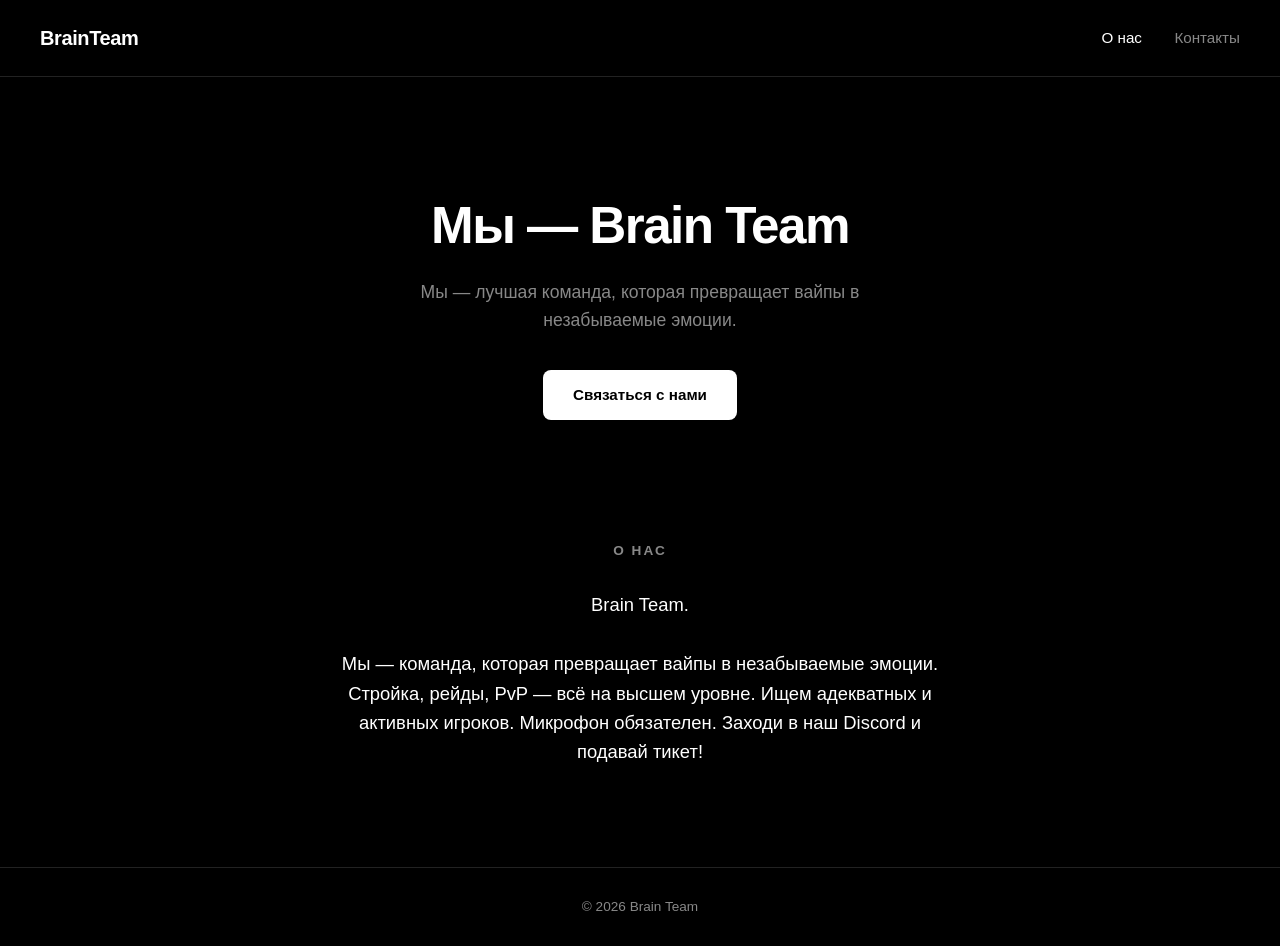
==== index.html @ f66da7b5 "Update index.html" ====
<!DOCTYPE html>
<html lang="ru">
<head>
  <meta charset="UTF-8">
  <meta name="viewport" content="width=device-width, initial-scale=1.0">
  <title>Brain Team — о нас</title>
  <link rel="stylesheet" href="style.css">
</head>
<body>
  <header class="header">
    <a href="index.html" class="logo">Brain<span>Team</span></a>
    <nav class="nav">
      <a href="index.html" class="active">О нас</a>
      <a href="contacts.html">Контакты</a>
    </nav>
  </header>

  <main>
    <section class="hero">
      <h1>Мы — <span>Brain Team</span></h1>
      <p>Мы — лучшая команда, которая превращает вайпы в незабываемые эмоции.</p>
      <a href="contacts.html" class="btn">Связаться с нами</a>
    </section>

    <section class="about">
      <h2>О нас</h2>
      <p class="about-text">
        Brain Team.<br><br>
        Мы — команда, которая превращает вайпы в незабываемые эмоции. Стройка, рейды, PvP — всё на высшем уровне. Ищем адекватных и активных игроков. Микрофон обязателен. Заходи в наш Discord и подавай тикет!
      </p>
    </section>
  </main>

  <footer class="footer">
    <p>© 2026 Brain Team</p>
  </footer>
</body>
</html>
---- style.css ----
* { margin: 0; padding: 0; box-sizing: border-box; }

:root {
  --bg: #000000;           /* Чистый черный фон */
  --bg-soft: #0a0a0a;      /* Почти черный для карточек */
  --text: #ffffff;         /* Чистый белый текст */
  --muted: #888888;        /* Серый для второстепенного текста */
  --line: #222222;         /* Темно-серые линии */
  --accent: #ffffff;       /* Белый цвет для акцентов (вместо синего) */
}

body {
  font-family: -apple-system, BlinkMacSystemFont, "Segoe UI", Roboto, sans-serif;
  background: var(--bg);
  color: var(--text);
  line-height: 1.6;
  min-height: 100vh;
  display: flex;
  flex-direction: column;
}

main { flex: 1; }

/* Header */
.header {
  display: flex;
  justify-content: space-between;
  align-items: center;
  padding: 22px 40px;
  border-bottom: 1px solid var(--line);
  position: sticky;
  top: 0;
  background: rgba(0, 0, 0, 0.85);
  backdrop-filter: blur(10px);
}

.logo {
  font-size: 1.25rem;
  font-weight: 700;
  letter-spacing: -0.02em;
  color: var(--text);
  text-decoration: none;
}
.logo span { color: var(--accent); }

.nav a {
  color: var(--muted);
  text-decoration: none;
  margin-left: 28px;
  font-size: 0.95rem;
  transition: color 0.2s;
}
.nav a:hover, .nav a.active { color: var(--text); }

/* Hero */
.hero {
  max-width: 760px;
  margin: 0 auto;
  padding: 120px 24px 100px;
  text-align: center;
}
.hero.small { padding: 90px 24px 60px; }

.hero h1 {
  font-size: clamp(2rem, 5vw, 3.2rem);
  font-weight: 700;
  letter-spacing: -0.03em;
  line-height: 1.15;
}
.hero h1 span { color: var(--accent); }

.hero p {
  margin-top: 22px;
  color: var(--muted);
  font-size: 1.1rem;
  max-width: 560px;
  margin-left: auto;
  margin-right: auto;
}

/* Кнопка */
.btn {
  display: inline-block;
  margin-top: 36px;
  padding: 13px 30px;
  background: var(--text);
  color: var(--bg);
  text-decoration: none;
  border-radius: 8px;
  font-weight: 600;
  font-size: 0.95rem;
  transition: transform 0.2s, opacity 0.2s;
}
.btn:hover { transform: translateY(-2px); opacity: 0.8; }

/* About */
.about {
  max-width: 1000px;
  margin: 0 auto;
  padding: 20px 24px 100px;
  text-align: center;
}
.about h2 {
  font-size: 0.85rem;
  text-transform: uppercase;
  letter-spacing: 0.15em;
  color: var(--muted);
  margin-bottom: 28px;
  font-weight: 600;
}

.about-text {
  color: var(--text);
  font-size: 1.15rem;
  max-width: 600px;
  margin: 0 auto;
}

/* Contacts */
.contacts {
  max-width: 620px;
  margin: 0 auto;
  padding: 0 24px 120px;
}
.contact-item {
  display: flex;
  justify-content: space-between;
  align-items: center;
  padding: 24px 0;
  border-bottom: 1px solid var(--line);
  flex-wrap: wrap;
  gap: 8px;
}
.contact-item:first-child { border-top: 1px solid var(--line); }
.label {
  color: var(--muted);
  font-size: 0.9rem;
  text-transform: uppercase;
  letter-spacing: 0.08em;
}
.contact-item a {
  color: var(--text);
  text-decoration: none;
  font-size: 1.05rem;
  transition: color 0.2s;
}
.contact-item a:hover { color: var(--muted); }

/* Footer */
.footer {
  text-align: center;
  padding: 28px;
  color: var(--muted);
  font-size: 0.85rem;
  border-top: 1px solid var(--line);
}

/* Mobile */
@media (max-width: 600px) {
  .header { padding: 18px 20px; }
  .nav a { margin-left: 18px; font-size: 0.9rem; }
  .hero { padding: 80px 20px 70px; }
  .about { padding-bottom: 70px; }
  .contact-item { flex-direction: column; align-items: flex-start; }
}
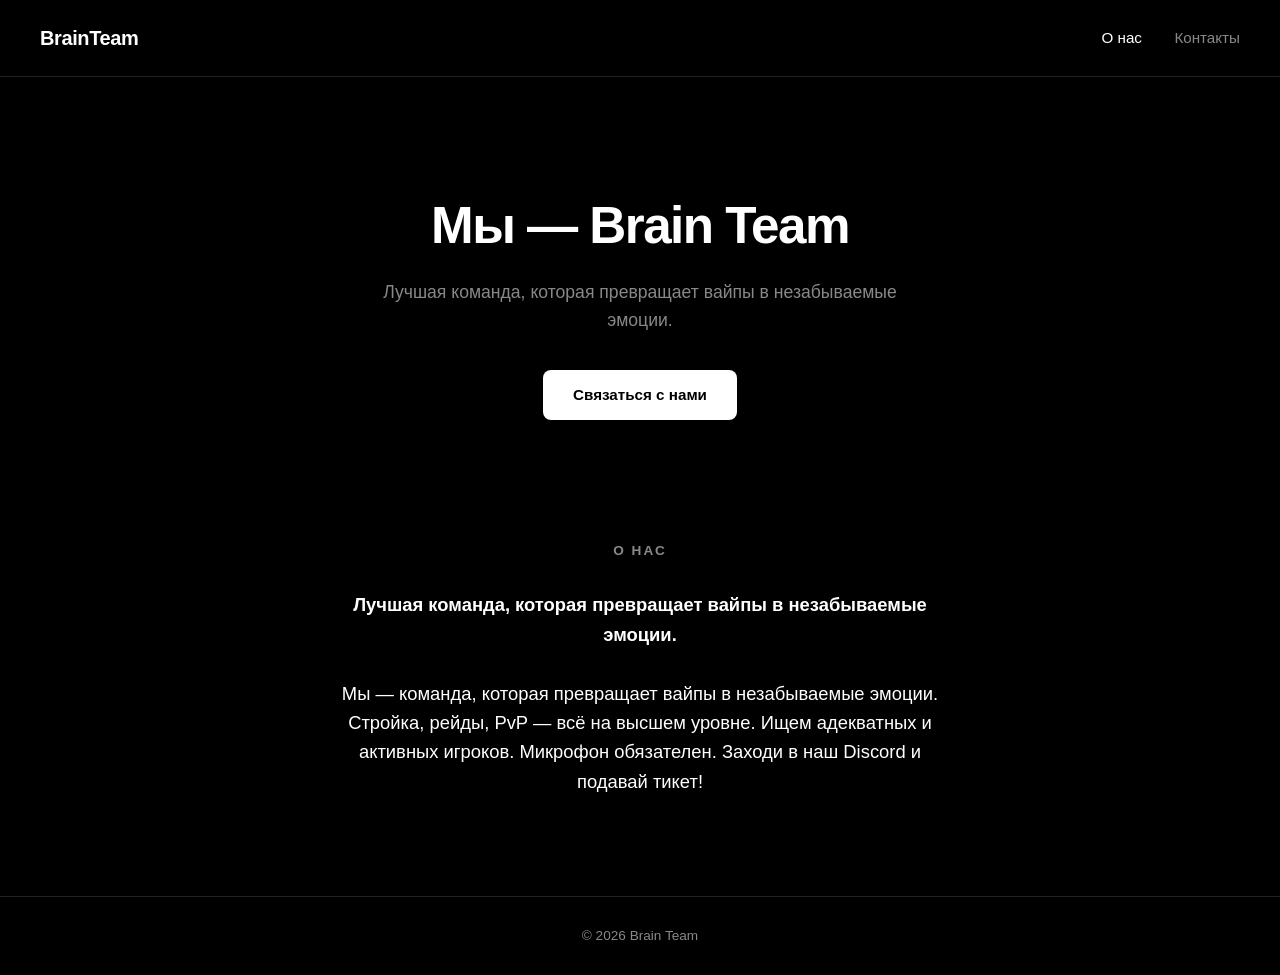
==== commit 0136fe29: "Update index.html" ====
--- a/index.html
+++ b/index.html
@@ -18,14 +18,14 @@
   <main>
     <section class="hero">
       <h1>Мы — <span>Brain Team</span></h1>
-      <p>Мы — лучшая команда, которая превращает вайпы в незабываемые эмоции.</p>
+      <p>Лучшая команда, которая превращает вайпы в незабываемые эмоции.</p>
       <a href="contacts.html" class="btn">Связаться с нами</a>
     </section>
 
     <section class="about">
       <h2>О нас</h2>
       <p class="about-text">
-        Brain Team.<br><br>
+        <strong>Лучшая команда, которая превращает вайпы в незабываемые эмоции.</strong><br><br>
         Мы — команда, которая превращает вайпы в незабываемые эмоции. Стройка, рейды, PvP — всё на высшем уровне. Ищем адекватных и активных игроков. Микрофон обязателен. Заходи в наш Discord и подавай тикет!
       </p>
     </section>
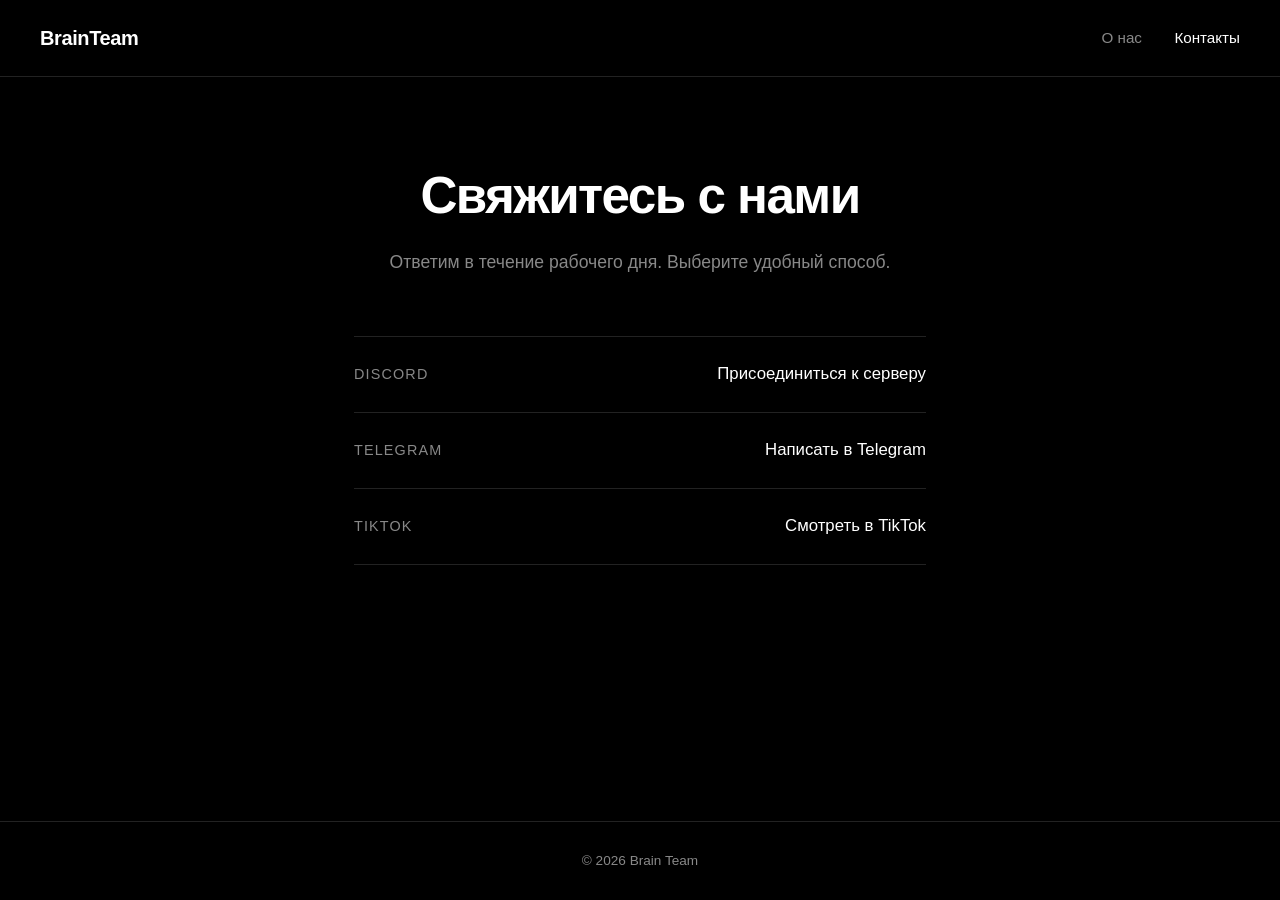
==== commit 8cb808d9: "Update index.html" ====
--- a/index.html
+++ b/index.html
@@ -3,31 +3,37 @@
 <head>
   <meta charset="UTF-8">
   <meta name="viewport" content="width=device-width, initial-scale=1.0">
-  <title>Brain Team — о нас</title>
+  <title>Brain Team — контакты</title>
   <link rel="stylesheet" href="style.css">
 </head>
 <body>
   <header class="header">
     <a href="index.html" class="logo">Brain<span>Team</span></a>
     <nav class="nav">
-      <a href="index.html" class="active">О нас</a>
-      <a href="contacts.html">Контакты</a>
+      <a href="index.html">О нас</a>
+      <a href="contacts.html" class="active">Контакты</a>
     </nav>
   </header>
 
   <main>
-    <section class="hero">
-      <h1>Мы — <span>Brain Team</span></h1>
-      <p>Лучшая команда, которая превращает вайпы в незабываемые эмоции.</p>
-      <a href="contacts.html" class="btn">Связаться с нами</a>
+    <section class="hero small">
+      <h1>Свяжитесь <span>с нами</span></h1>
+      <p>Ответим в течение рабочего дня. Выберите удобный способ.</p>
     </section>
 
-    <section class="about">
-      <h2>О нас</h2>
-      <p class="about-text">
-        <strong>Лучшая команда, которая превращает вайпы в незабываемые эмоции.</strong><br><br>
-        Мы — команда, которая превращает вайпы в незабываемые эмоции. Стройка, рейды, PvP — всё на высшем уровне. Ищем адекватных и активных игроков. Микрофон обязателен. Заходи в наш Discord и подавай тикет!
-      </p>
+    <section class="contacts">
+      <div class="contact-item">
+        <span class="label">Discord</span>
+        <a href="https://discord.gg/Zgw7Y4vWR" target="_blank">Присоединиться к серверу</a>
+      </div>
+      <div class="contact-item">
+        <span class="label">Telegram</span>
+        <a href="https://t.me/BrainTeam1212" target="_blank">Написать в Telegram</a>
+      </div>
+      <div class="contact-item">
+        <span class="label">TikTok</span>
+        <a href="https://www.tiktok.com/@brain.team21?_r=1&_t=ZN-9BWprFrFnq2" target="_blank">Смотреть в TikTok</a>
+      </div>
     </section>
   </main>
 
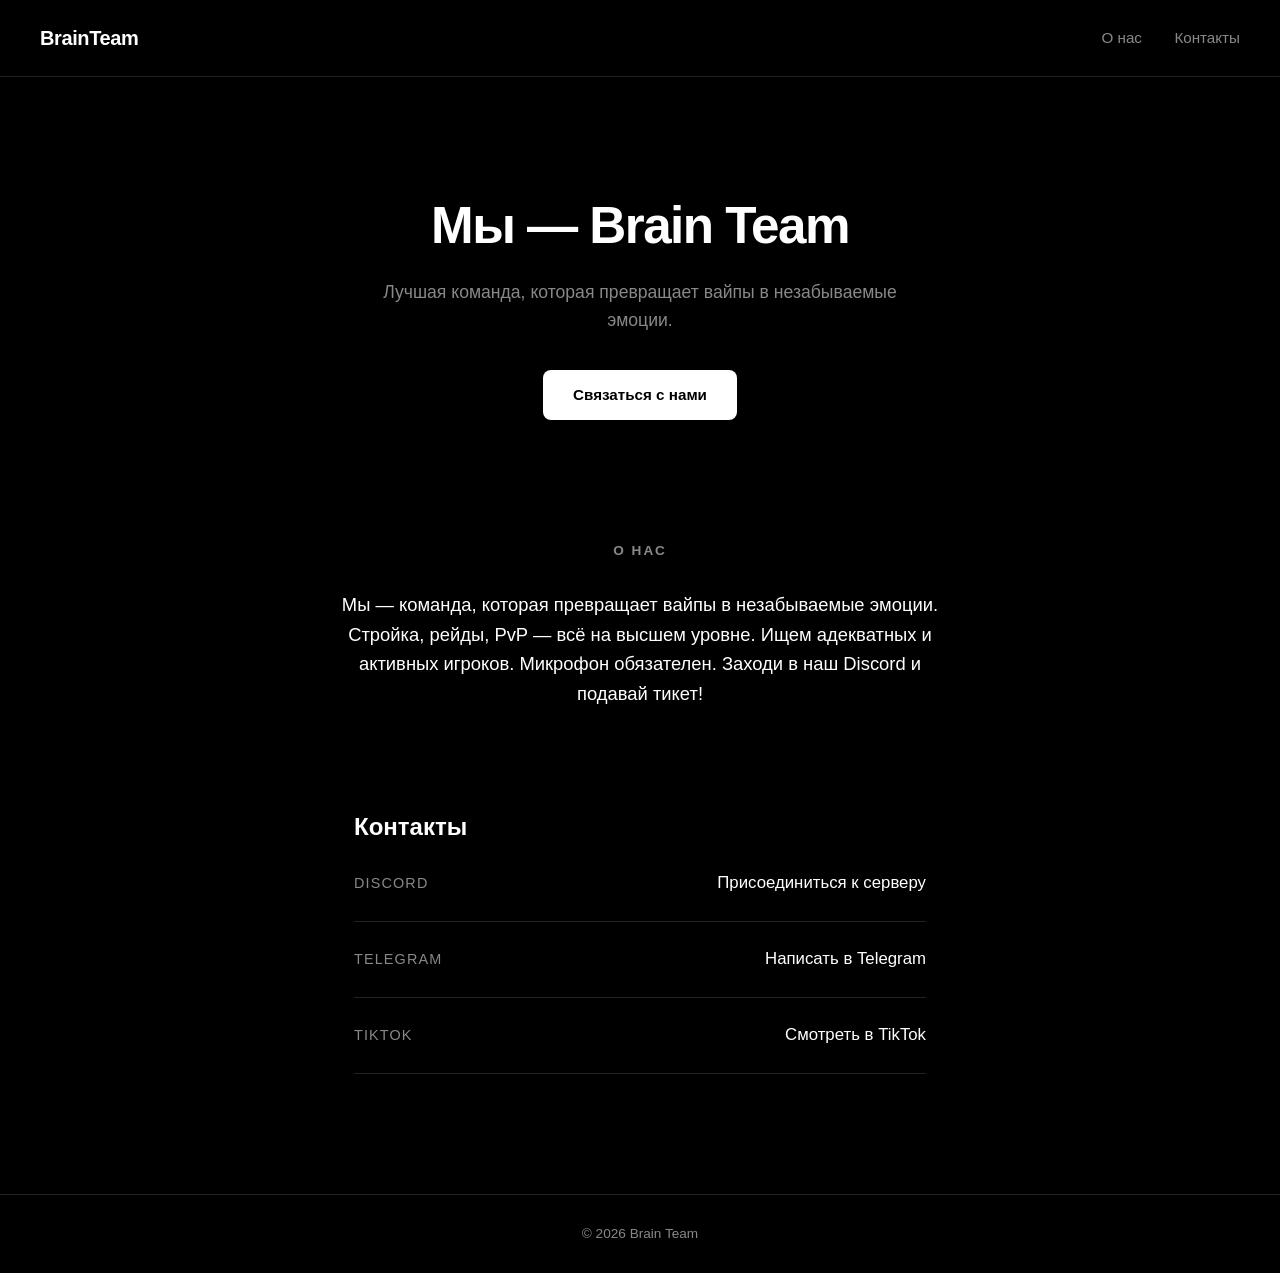
==== commit cb7d1659: "Update index.html" ====
--- a/index.html
+++ b/index.html
@@ -3,25 +3,34 @@
 <head>
   <meta charset="UTF-8">
   <meta name="viewport" content="width=device-width, initial-scale=1.0">
-  <title>Brain Team — контакты</title>
+  <title>Brain Team</title>
   <link rel="stylesheet" href="style.css">
 </head>
 <body>
   <header class="header">
     <a href="index.html" class="logo">Brain<span>Team</span></a>
     <nav class="nav">
-      <a href="index.html">О нас</a>
-      <a href="contacts.html" class="active">Контакты</a>
+      <a href="#about">О нас</a>
+      <a href="#contacts">Контакты</a>
     </nav>
   </header>
 
   <main>
-    <section class="hero small">
-      <h1>Свяжитесь <span>с нами</span></h1>
-      <p>Ответим в течение рабочего дня. Выберите удобный способ.</p>
+    <section class="hero">
+      <h1>Мы — <span>Brain Team</span></h1>
+      <p>Лучшая команда, которая превращает вайпы в незабываемые эмоции.</p>
+      <a href="#contacts" class="btn">Связаться с нами</a>
     </section>
 
-    <section class="contacts">
+    <section class="about" id="about">
+      <h2>О нас</h2>
+      <p class="about-text">
+        Мы — команда, которая превращает вайпы в незабываемые эмоции. Стройка, рейды, PvP — всё на высшем уровне. Ищем адекватных и активных игроков. Микрофон обязателен. Заходи в наш Discord и подавай тикет!
+      </p>
+    </section>
+
+    <section class="contacts" id="contacts">
+      <h2>Контакты</h2>
       <div class="contact-item">
         <span class="label">Discord</span>
         <a href="https://discord.gg/Zgw7Y4vWR" target="_blank">Присоединиться к серверу</a>
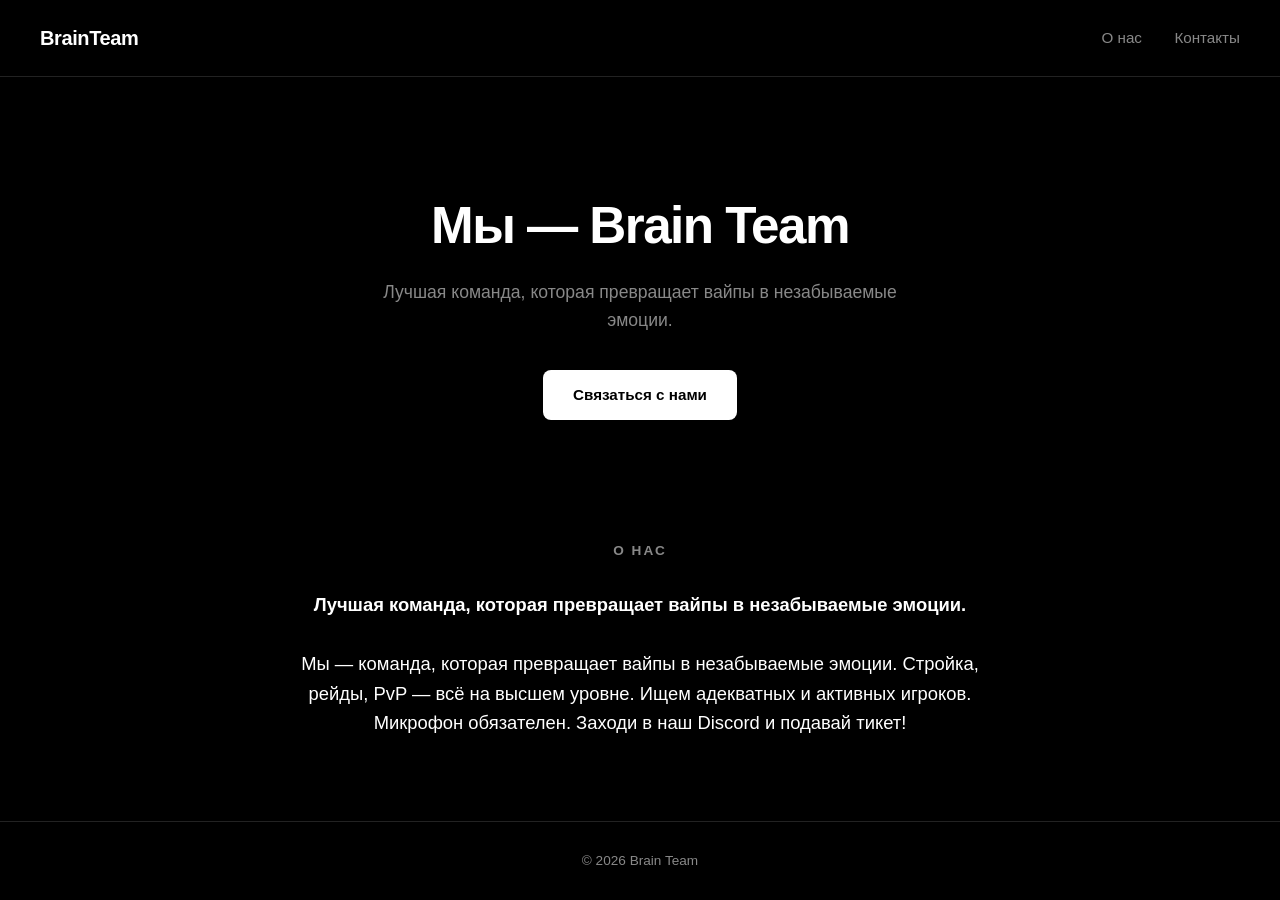
==== commit 3d5b7546: "Update index.html" ====
--- a/index.html
+++ b/index.html
@@ -3,15 +3,15 @@
 <head>
   <meta charset="UTF-8">
   <meta name="viewport" content="width=device-width, initial-scale=1.0">
-  <title>Brain Team</title>
+  <title>Brain Team — о нас</title>
   <link rel="stylesheet" href="style.css">
 </head>
 <body>
   <header class="header">
     <a href="index.html" class="logo">Brain<span>Team</span></a>
     <nav class="nav">
-      <a href="#about">О нас</a>
-      <a href="#contacts">Контакты</a>
+      <a href="index.html" class="active">О нас</a>
+      <a href="contacts.html">Контакты</a>
     </nav>
   </header>
 
@@ -19,30 +19,15 @@
     <section class="hero">
       <h1>Мы — <span>Brain Team</span></h1>
       <p>Лучшая команда, которая превращает вайпы в незабываемые эмоции.</p>
-      <a href="#contacts" class="btn">Связаться с нами</a>
+      <a href="contacts.html" class="btn">Связаться с нами</a>
     </section>
 
-    <section class="about" id="about">
+    <section class="about">
       <h2>О нас</h2>
       <p class="about-text">
+        <strong>Лучшая команда, которая превращает вайпы в незабываемые эмоции.</strong><br><br>
         Мы — команда, которая превращает вайпы в незабываемые эмоции. Стройка, рейды, PvP — всё на высшем уровне. Ищем адекватных и активных игроков. Микрофон обязателен. Заходи в наш Discord и подавай тикет!
       </p>
-    </section>
-
-    <section class="contacts" id="contacts">
-      <h2>Контакты</h2>
-      <div class="contact-item">
-        <span class="label">Discord</span>
-        <a href="https://discord.gg/Zgw7Y4vWR" target="_blank">Присоединиться к серверу</a>
-      </div>
-      <div class="contact-item">
-        <span class="label">Telegram</span>
-        <a href="https://t.me/BrainTeam1212" target="_blank">Написать в Telegram</a>
-      </div>
-      <div class="contact-item">
-        <span class="label">TikTok</span>
-        <a href="https://www.tiktok.com/@brain.team21?_r=1&_t=ZN-9BWprFrFnq2" target="_blank">Смотреть в TikTok</a>
-      </div>
     </section>
   </main>
 
--- a/style.css
+++ b/style.css
@@ -1,12 +1,12 @@
 * { margin: 0; padding: 0; box-sizing: border-box; }
 
 :root {
-  --bg: #000000;           /* Чистый черный фон */
-  --bg-soft: #0a0a0a;      /* Почти черный для карточек */
-  --text: #ffffff;         /* Чистый белый текст */
-  --muted: #888888;        /* Серый для второстепенного текста */
-  --line: #222222;         /* Темно-серые линии */
-  --accent: #ffffff;       /* Белый цвет для акцентов (вместо синего) */
+  --bg: #000000;
+  --bg-soft: #0a0a0a;
+  --text: #ffffff;
+  --muted: #888888;
+  --line: #222222;
+  --accent: #ffffff;
 }
 
 body {
@@ -32,6 +32,7 @@
   top: 0;
   background: rgba(0, 0, 0, 0.85);
   backdrop-filter: blur(10px);
+  z-index: 10;
 }
 
 .logo {
@@ -50,16 +51,15 @@
   font-size: 0.95rem;
   transition: color 0.2s;
 }
-.nav a:hover, .nav a.active { color: var(--text); }
+.nav a:hover { color: var(--text); }
 
 /* Hero */
 .hero {
   max-width: 760px;
   margin: 0 auto;
-  padding: 120px 24px 100px;
+  padding: 120px 24px 80px;
   text-align: center;
 }
-.hero.small { padding: 90px 24px 60px; }
 
 .hero h1 {
   font-size: clamp(2rem, 5vw, 3.2rem);
@@ -78,7 +78,6 @@
   margin-right: auto;
 }
 
-/* Кнопка */
 .btn {
   display: inline-block;
   margin-top: 36px;
@@ -95,12 +94,12 @@
 
 /* About */
 .about {
-  max-width: 1000px;
+  max-width: 800px;
   margin: 0 auto;
-  padding: 20px 24px 100px;
+  padding: 40px 24px 60px;
   text-align: center;
 }
-.about h2 {
+.about h2, .contacts h2 {
   font-size: 0.85rem;
   text-transform: uppercase;
   letter-spacing: 0.15em;
@@ -108,11 +107,10 @@
   margin-bottom: 28px;
   font-weight: 600;
 }
-
 .about-text {
   color: var(--text);
   font-size: 1.15rem;
-  max-width: 600px;
+  max-width: 700px;
   margin: 0 auto;
 }
 
@@ -120,7 +118,8 @@
 .contacts {
   max-width: 620px;
   margin: 0 auto;
-  padding: 0 24px 120px;
+  padding: 40px 24px 120px;
+  text-align: center;
 }
 .contact-item {
   display: flex;
@@ -131,7 +130,7 @@
   flex-wrap: wrap;
   gap: 8px;
 }
-.contact-item:first-child { border-top: 1px solid var(--line); }
+.contact-item:first-of-type { border-top: 1px solid var(--line); }
 .label {
   color: var(--muted);
   font-size: 0.9rem;
@@ -159,7 +158,8 @@
 @media (max-width: 600px) {
   .header { padding: 18px 20px; }
   .nav a { margin-left: 18px; font-size: 0.9rem; }
-  .hero { padding: 80px 20px 70px; }
-  .about { padding-bottom: 70px; }
-  .contact-item { flex-direction: column; align-items: flex-start; }
+  .hero { padding: 80px 20px 60px; }
+  .about { padding-bottom: 40px; }
+  .contacts { padding-bottom: 80px; }
+  .contact-item { flex-direction: column; align-items: center; text-align: center; }
 }
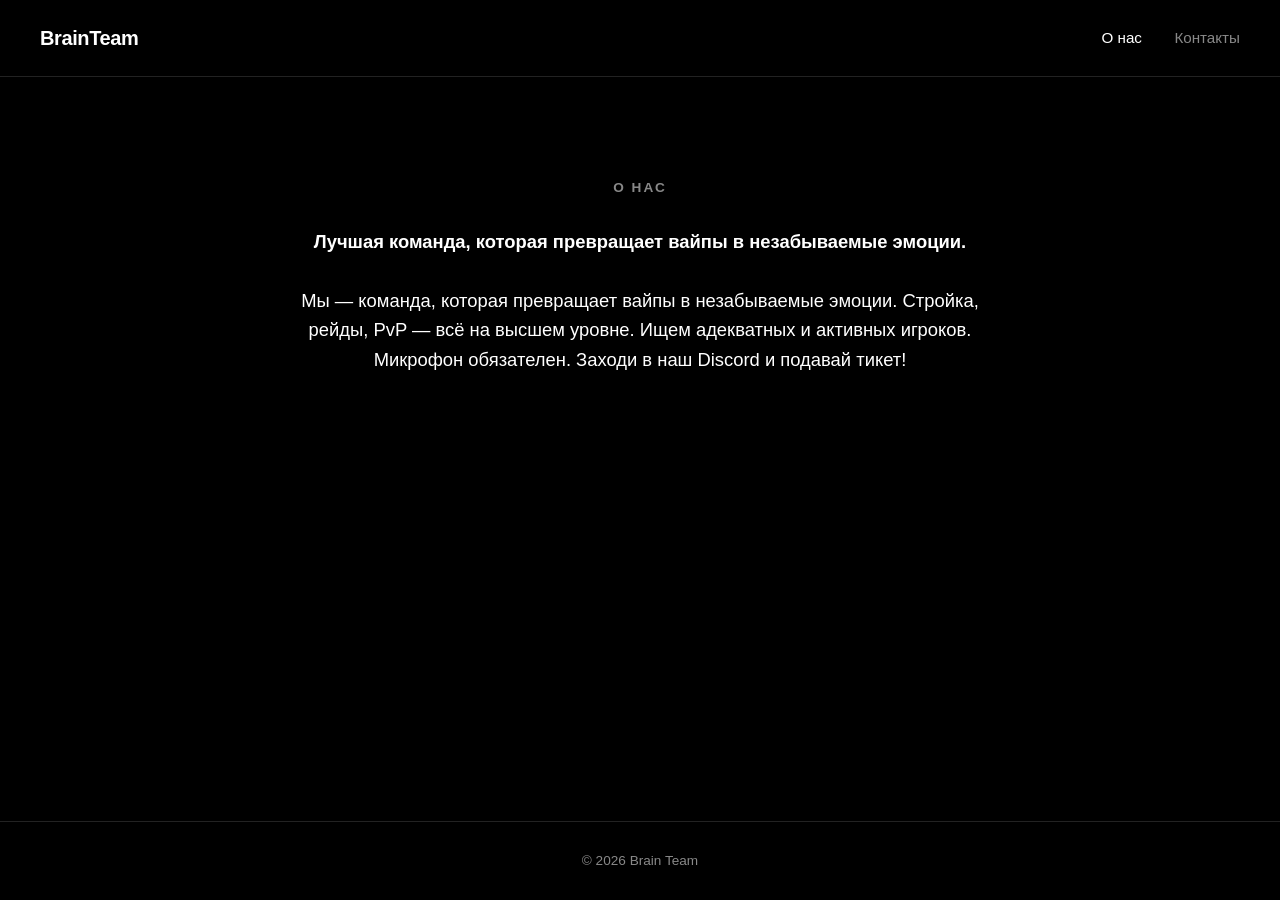
==== commit d040d914: "Update index.html" ====
--- a/index.html
+++ b/index.html
@@ -16,13 +16,9 @@
   </header>
 
   <main>
-    <section class="hero">
-      <h1>Мы — <span>Brain Team</span></h1>
-      <p>Лучшая команда, которая превращает вайпы в незабываемые эмоции.</p>
-      <a href="contacts.html" class="btn">Связаться с нами</a>
-    </section>
+    <!-- Блок hero (шапка с большим текстом) полностью удален -->
 
-    <section class="about">
+    <section class="about" style="padding-top: 100px;">
       <h2>О нас</h2>
       <p class="about-text">
         <strong>Лучшая команда, которая превращает вайпы в незабываемые эмоции.</strong><br><br>
--- a/style.css
+++ b/style.css
@@ -32,7 +32,6 @@
   top: 0;
   background: rgba(0, 0, 0, 0.85);
   backdrop-filter: blur(10px);
-  z-index: 10;
 }
 
 .logo {
@@ -51,15 +50,16 @@
   font-size: 0.95rem;
   transition: color 0.2s;
 }
-.nav a:hover { color: var(--text); }
+.nav a:hover, .nav a.active { color: var(--text); }
 
 /* Hero */
 .hero {
   max-width: 760px;
   margin: 0 auto;
-  padding: 120px 24px 80px;
-  text-align: center;
-}
+  padding: 120px 24px 100px;
+  text-align: center;
+}
+.hero.small { padding: 90px 24px 60px; }
 
 .hero h1 {
   font-size: clamp(2rem, 5vw, 3.2rem);
@@ -78,9 +78,10 @@
   margin-right: auto;
 }
 
+/* Кнопка */
 .btn {
   display: inline-block;
-  margin-top: 36px;
+  margin-top: 20px;
   padding: 13px 30px;
   background: var(--text);
   color: var(--bg);
@@ -89,6 +90,8 @@
   font-weight: 600;
   font-size: 0.95rem;
   transition: transform 0.2s, opacity 0.2s;
+  cursor: pointer;
+  border: none;
 }
 .btn:hover { transform: translateY(-2px); opacity: 0.8; }
 
@@ -96,10 +99,10 @@
 .about {
   max-width: 800px;
   margin: 0 auto;
-  padding: 40px 24px 60px;
-  text-align: center;
-}
-.about h2, .contacts h2 {
+  padding: 20px 24px 100px;
+  text-align: center;
+}
+.about h2 {
   font-size: 0.85rem;
   text-transform: uppercase;
   letter-spacing: 0.15em;
@@ -107,6 +110,7 @@
   margin-bottom: 28px;
   font-weight: 600;
 }
+
 .about-text {
   color: var(--text);
   font-size: 1.15rem;
@@ -118,8 +122,7 @@
 .contacts {
   max-width: 620px;
   margin: 0 auto;
-  padding: 40px 24px 120px;
-  text-align: center;
+  padding: 0 24px 60px;
 }
 .contact-item {
   display: flex;
@@ -130,7 +133,7 @@
   flex-wrap: wrap;
   gap: 8px;
 }
-.contact-item:first-of-type { border-top: 1px solid var(--line); }
+.contact-item:first-child { border-top: 1px solid var(--line); }
 .label {
   color: var(--muted);
   font-size: 0.9rem;
@@ -144,6 +147,94 @@
   transition: color 0.2s;
 }
 .contact-item a:hover { color: var(--muted); }
+
+/* Ticket Section */
+.ticket-section {
+  max-width: 620px;
+  margin: 0 auto;
+  padding: 0 24px 100px;
+  text-align: center;
+}
+.ticket-section h2 {
+  font-size: 0.85rem;
+  text-transform: uppercase;
+  letter-spacing: 0.15em;
+  color: var(--muted);
+  margin-bottom: 10px;
+  font-weight: 600;
+}
+
+/* Модальное окно */
+.modal {
+  display: none; 
+  position: fixed;
+  z-index: 1000;
+  left: 0;
+  top: 0;
+  width: 100%;
+  height: 100%;
+  overflow: auto;
+  background-color: rgba(0, 0, 0, 0.8);
+  backdrop-filter: blur(5px);
+}
+
+.modal-content {
+  background-color: var(--bg-soft);
+  margin: 5% auto;
+  padding: 30px;
+  border: 1px solid var(--line);
+  border-radius: 12px;
+  width: 90%;
+  max-width: 500px;
+  position: relative;
+  box-shadow: 0 10px 30px rgba(0, 0, 0, 0.5);
+}
+
+.modal-content h2 {
+  margin-bottom: 20px;
+  font-size: 1.2rem;
+  text-align: center;
+  text-transform: uppercase;
+  letter-spacing: 0.1em;
+  color: var(--text);
+}
+
+.close {
+  color: var(--muted);
+  position: absolute;
+  top: 15px;
+  right: 20px;
+  font-size: 28px;
+  font-weight: bold;
+  cursor: pointer;
+  transition: color 0.2s;
+}
+.close:hover { color: var(--text); }
+
+.modal .form-group {
+  margin-bottom: 15px;
+  text-align: left;
+}
+.modal .form-group label {
+  display: block;
+  margin-bottom: 5px;
+  font-size: 0.9rem;
+  color: var(--muted);
+}
+.modal .form-group input {
+  width: 100%;
+  padding: 10px 12px;
+  background-color: var(--bg);
+  border: 1px solid var(--line);
+  border-radius: 6px;
+  color: var(--text);
+  font-family: inherit;
+  font-size: 0.95rem;
+}
+.modal .form-group input:focus {
+  outline: none;
+  border-color: var(--text);
+}
 
 /* Footer */
 .footer {
@@ -158,8 +249,7 @@
 @media (max-width: 600px) {
   .header { padding: 18px 20px; }
   .nav a { margin-left: 18px; font-size: 0.9rem; }
-  .hero { padding: 80px 20px 60px; }
-  .about { padding-bottom: 40px; }
-  .contacts { padding-bottom: 80px; }
-  .contact-item { flex-direction: column; align-items: center; text-align: center; }
-}
+  .hero { padding: 80px 20px 70px; }
+  .about { padding-bottom: 70px; }
+  .contact-item { flex-direction: column; align-items: flex-start; }
+}
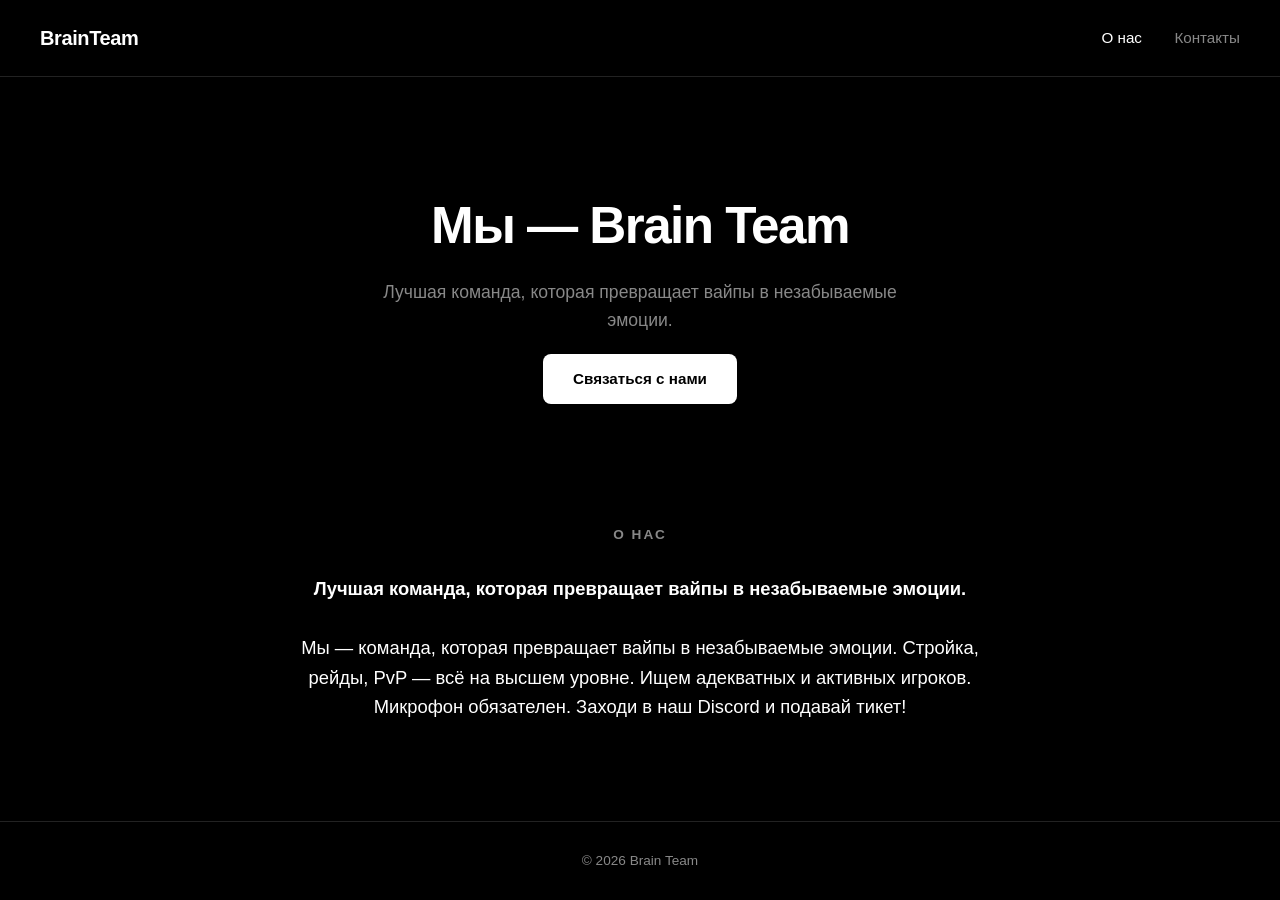
==== commit b5ee9123: "Update index.html" ====
--- a/index.html
+++ b/index.html
@@ -16,9 +16,14 @@
   </header>
 
   <main>
-    <!-- Блок hero (шапка с большим текстом) полностью удален -->
+    <!-- Возвращаем шапку с заголовком -->
+    <section class="hero">
+      <h1>Мы — <span>Brain Team</span></h1>
+      <p>Лучшая команда, которая превращает вайпы в незабываемые эмоции.</p>
+      <a href="contacts.html" class="btn">Связаться с нами</a>
+    </section>
 
-    <section class="about" style="padding-top: 100px;">
+    <section class="about">
       <h2>О нас</h2>
       <p class="about-text">
         <strong>Лучшая команда, которая превращает вайпы в незабываемые эмоции.</strong><br><br>
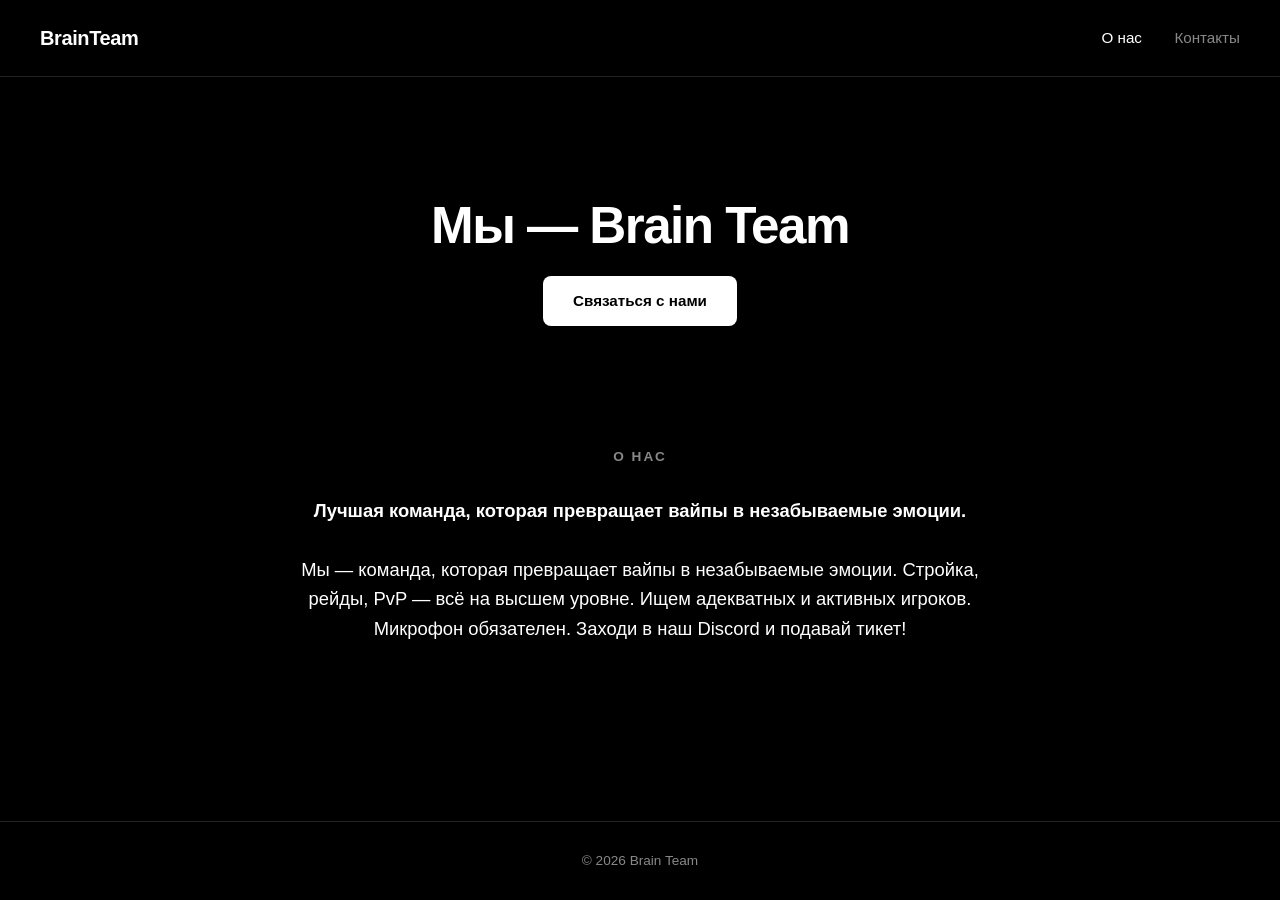
==== commit 8bc0d026: "Update index.html" ====
--- a/index.html
+++ b/index.html
@@ -16,10 +16,9 @@
   </header>
 
   <main>
-    <!-- Возвращаем шапку с заголовком -->
+    <!-- Шапка без текста-описания, только заголовок и кнопка -->
     <section class="hero">
       <h1>Мы — <span>Brain Team</span></h1>
-      <p>Лучшая команда, которая превращает вайпы в незабываемые эмоции.</p>
       <a href="contacts.html" class="btn">Связаться с нами</a>
     </section>
 
